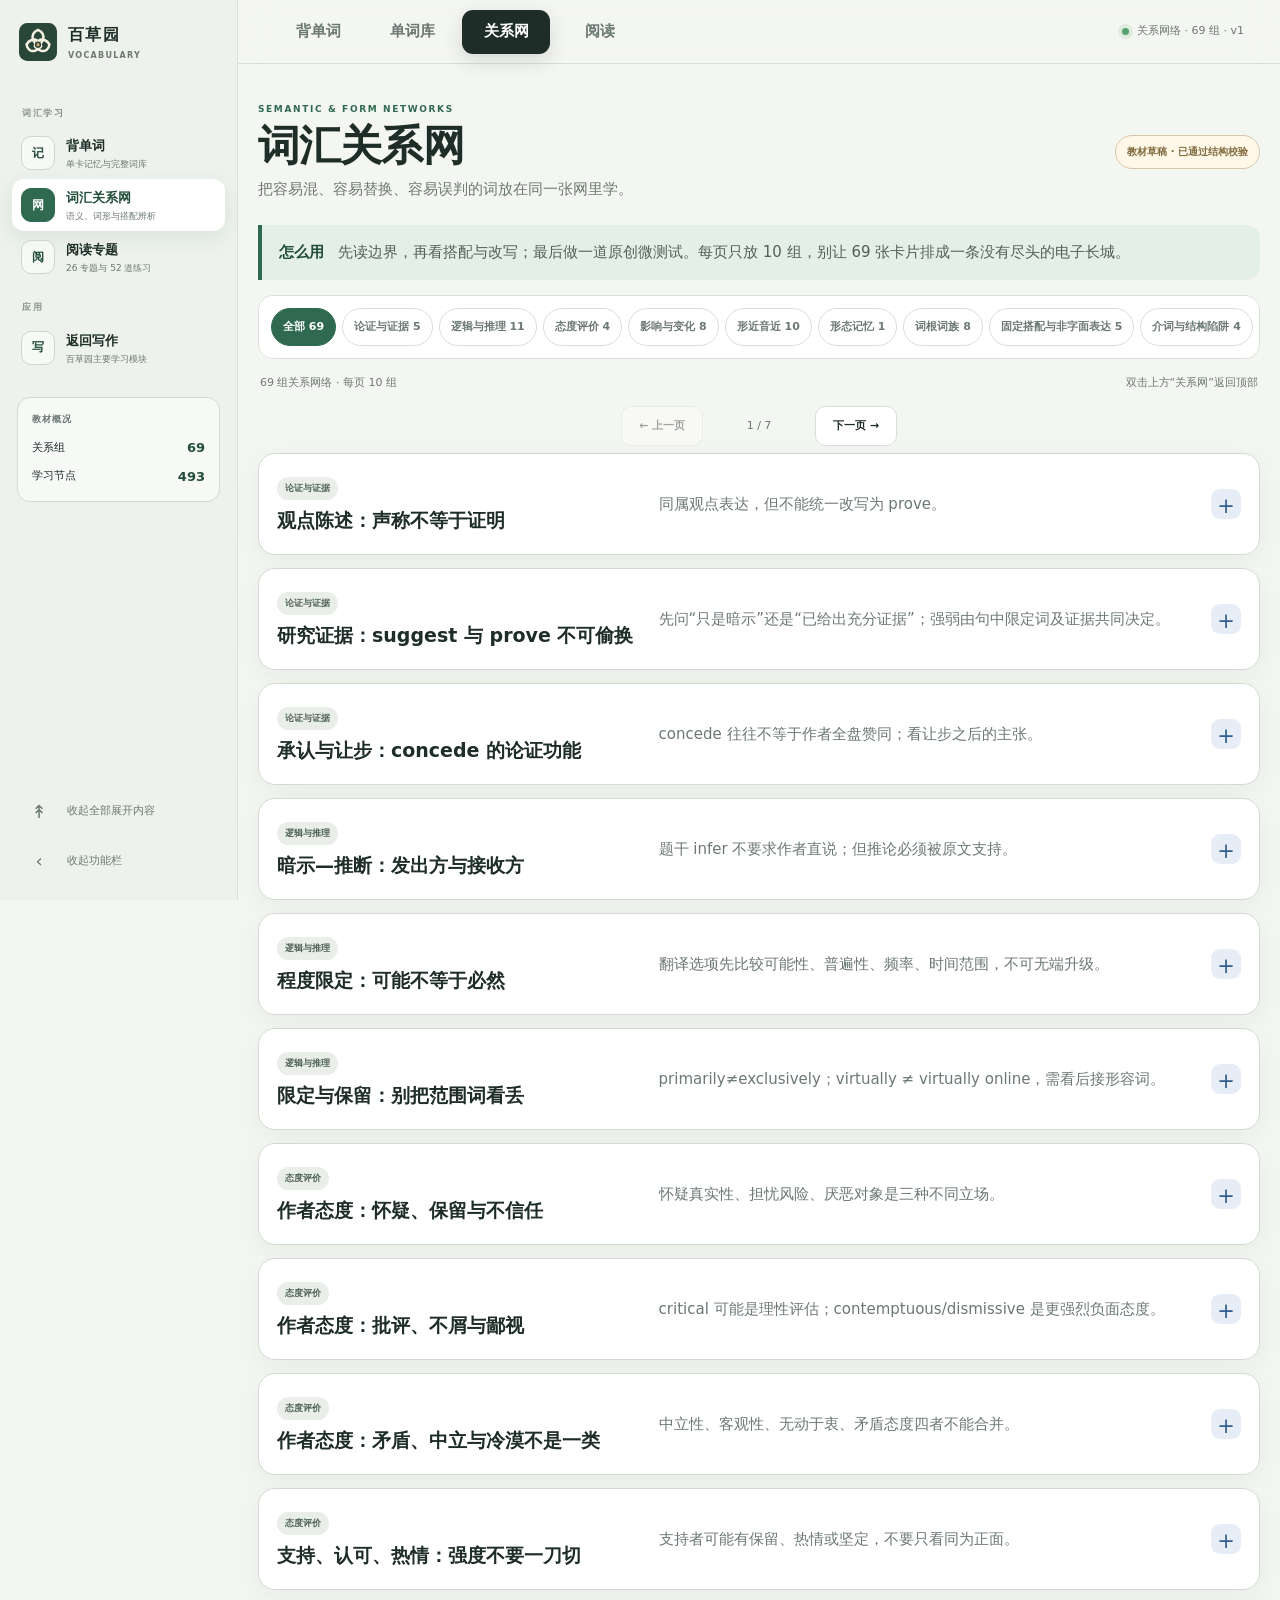
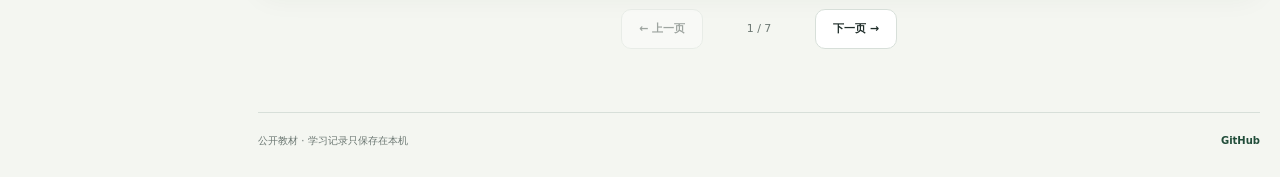
==== vocabulary/networks/index.html @ 63414f01 "Add vocabulary networks and reading practice" ====
<!doctype html>
<html lang="zh-CN">
<head>
  <meta charset="utf-8">
  <meta name="viewport" content="width=device-width, initial-scale=1, viewport-fit=cover">
  <meta name="theme-color" content="#f4f6f1">
  <meta name="description" content="百草园词汇关系网：按语义、词形、搭配和命题替换成组学习。">
  <title>词汇关系网｜百草园</title>
  <link rel="manifest" href="../../manifest.webmanifest">
  <link rel="icon" href="../../assets/icons/app-icon.svg" type="image/svg+xml">
  <link rel="stylesheet" href="../../assets/css/vocabulary.css">
  <link rel="stylesheet" href="../../assets/css/study-materials.css">
</head>
<body data-module="networks">
  <a class="skip-link" href="#mainContent">跳到学习区</a>
  <div class="vocab-shell" id="vocabShell">
    <button class="drawer-shade" id="drawerShade" type="button" aria-label="关闭功能栏" hidden></button>
    <aside class="vocab-sidebar" id="vocabSidebar" aria-label="词汇学习功能栏">
      <a class="vocab-brand" href="../../" aria-label="返回百草园首页"><img src="../../assets/icons/app-icon.svg" alt=""><span class="brand-copy"><strong>百草园</strong><small>VOCABULARY</small></span></a>
      <nav class="side-nav" aria-label="词汇学习功能">
        <p>词汇学习</p>
        <a href="../"><span class="side-icon" aria-hidden="true">记</span><span class="side-label"><strong>背单词</strong><small>单卡记忆与完整词库</small></span></a>
        <a class="active-side-link" href="./" aria-current="page"><span class="side-icon" aria-hidden="true">网</span><span class="side-label"><strong>词汇关系网</strong><small>语义、词形与搭配辨析</small></span></a>
        <a href="../reading/"><span class="side-icon" aria-hidden="true">阅</span><span class="side-label"><strong>阅读专题</strong><small>26 专题与 52 道练习</small></span></a>
        <p>应用</p>
        <a href="../../writing/part-b/"><span class="side-icon" aria-hidden="true">写</span><span class="side-label"><strong>返回写作</strong><small>百草园主要学习模块</small></span></a>
      </nav>
      <section class="side-progress" aria-label="关系网概况">
        <p>教材概况</p><div><span>关系组</span><strong id="sideNetworkTotal">0</strong></div><div><span>学习节点</span><strong id="sideTermTotal">0</strong></div>
      </section>
      <div class="sidebar-footer">
        <button class="sidebar-tool" id="collapseAllStudy" type="button"><span aria-hidden="true">↟</span><span class="side-label">收起全部展开内容</span></button>
        <button class="sidebar-tool" id="vocabSidebarCollapse" type="button" aria-expanded="true"><span class="sidebar-collapse-icon" aria-hidden="true">‹</span><span class="side-label" id="vocabSidebarCollapseLabel">收起功能栏</span></button>
      </div>
    </aside>
    <main class="vocab-workspace" id="mainContent">
      <header class="vocab-topbar learning-topbar">
        <button class="top-icon mobile-only" id="openVocabDrawer" type="button" aria-label="打开功能栏" aria-expanded="false">☰</button>
        <nav class="view-tabs" aria-label="词汇模块分页；双击当前页返回顶部">
          <a class="top-page-button" href="../">背单词</a><a class="top-page-button" href="../?view=library">单词库</a><a class="top-page-button" href="./" aria-current="page" data-scroll-top>关系网</a><a class="top-page-button" href="../reading/">阅读</a>
        </nav>
        <div class="top-status"><span class="status-dot" aria-hidden="true"></span><span id="vocabularyStatus">正在读取关系网络…</span></div>
      </header>
      <section class="app-view material-view" aria-labelledby="networkTitle">
        <header class="view-heading material-heading"><div><p class="eyebrow">SEMANTIC & FORM NETWORKS</p><h1 id="networkTitle">词汇关系网</h1><p>把容易混、容易替换、容易误判的词放在同一张网里学。</p></div><span class="draft-notice">教材草稿 · 已通过结构校验</span></header>
        <div class="material-intro"><strong>怎么用</strong><p>先读边界，再看搭配与改写；最后做一道原创微测试。每页只放 10 组，别让 69 张卡片排成一条没有尽头的电子长城。</p></div>
        <div class="filter-row material-filters" id="networkFilters" aria-label="按功能分类"></div>
        <div class="library-summary"><p id="networkSummary">正在统计…</p><p>双击上方“关系网”返回顶部</p></div>
        <nav class="pagination top-pagination" id="networkPaginationTop" aria-label="关系网络顶部翻页"></nav>
        <section class="network-list" id="networkList" aria-live="polite"><p class="loading-state">正在加载关系网络…</p></section>
        <nav class="pagination bottom-pagination" id="networkPaginationBottom" aria-label="关系网络底部翻页"></nav>
      </section>
      <footer class="vocab-footer"><span>公开教材 · 学习记录只保存在本机</span><a href="https://github.com/ztl3106742440-hub/baicaoyuan" rel="noopener">GitHub</a></footer>
    </main>
  </div>
  <aside class="update-banner" id="updateBanner" hidden><span>新版本已经准备好。</span><button type="button" id="applyUpdate">更新并重载</button></aside>
  <script type="module" src="../../assets/js/networks-app.js"></script>
</body>
</html>
---- assets/css/vocabulary.css ----
:root {
  color-scheme: light;
  --ink: #1f2d29;
  --muted: #6c7873;
  --accent: #2f6a50;
  --accent-strong: #214d3a;
  --accent-soft: #e5efe9;
  --warm: #c96a46;
  --page: #f4f6f1;
  --sidebar: #edf2ec;
  --surface: #ffffff;
  --surface-soft: #f7f9f5;
  --rule: #d7dfd9;
  --danger: #a65149;
  --warning: #a87631;
  --shadow: 0 16px 44px rgb(33 61 48 / 8%);
  --font-ui: "PingFang SC", "Microsoft YaHei", system-ui, sans-serif;
  --font-en: Georgia, "Times New Roman", serif;
}

* { box-sizing: border-box; }
html { scroll-behavior: smooth; scroll-padding-top: 78px; }
body {
  margin: 0;
  min-width: 320px;
  background: var(--page);
  color: var(--ink);
  font: 15px/1.65 var(--font-ui);
  -webkit-font-smoothing: antialiased;
  overflow-wrap: anywhere;
}
button, input, select { color: inherit; font: inherit; }
button, a { -webkit-tap-highlight-color: transparent; touch-action: manipulation; }
button { cursor: pointer; }
a { color: inherit; text-decoration: none; }
img { display: block; max-width: 100%; }
summary { cursor: pointer; }
[hidden] { display: none !important; }
:focus-visible { outline: 3px solid color-mix(in srgb, var(--accent) 65%, white); outline-offset: 3px; }

.skip-link {
  position: fixed;
  inset: 8px auto auto 8px;
  z-index: 100;
  padding: 10px 14px;
  background: var(--ink);
  color: white;
  transform: translateY(-150%);
}
.skip-link:focus { transform: none; }

.vocab-shell {
  display: grid;
  grid-template-columns: 238px minmax(0, 1fr);
  min-height: 100vh;
  transition: grid-template-columns .2s ease;
}
.vocab-shell.sidebar-collapsed { grid-template-columns: 76px minmax(0, 1fr); }
.vocab-sidebar {
  position: sticky;
  top: 0;
  z-index: 40;
  display: flex;
  height: 100dvh;
  min-height: 0;
  flex-direction: column;
  padding: 18px 12px max(16px, env(safe-area-inset-bottom));
  border-right: 1px solid var(--rule);
  background: var(--sidebar);
  overflow-y: auto;
}
.vocab-brand {
  display: flex;
  min-height: 48px;
  align-items: center;
  gap: 11px;
  padding: 4px 7px;
  white-space: nowrap;
}
.vocab-brand img { width: 38px; height: 38px; flex: 0 0 38px; }
.brand-copy { min-width: 0; }
.brand-copy strong, .brand-copy small { display: block; }
.brand-copy strong { font-size: 16px; letter-spacing: .08em; }
.brand-copy small { margin-top: 1px; color: var(--muted); font-size: 8px; font-weight: 800; letter-spacing: .16em; }
.side-nav { margin-top: 22px; }
.side-nav > p {
  margin: 17px 10px 7px;
  color: #89938e;
  font-size: 9px;
  font-weight: 800;
  letter-spacing: .18em;
  white-space: nowrap;
}
.side-nav button, .side-nav a, .sidebar-tool {
  display: flex;
  width: 100%;
  min-height: 52px;
  align-items: center;
  gap: 11px;
  padding: 7px 9px;
  border: 0;
  border-radius: 12px;
  background: transparent;
  text-align: left;
}
.side-nav button[aria-pressed="true"] {
  background: var(--surface);
  color: var(--accent-strong);
  box-shadow: 0 7px 22px rgb(33 77 58 / 9%);
}
.side-icon {
  display: grid;
  width: 34px;
  height: 34px;
  flex: 0 0 34px;
  place-items: center;
  border: 1px solid #cbd7cf;
  border-radius: 10px;
  background: rgb(255 255 255 / 58%);
  color: var(--accent-strong);
  font-size: 12px;
  font-weight: 900;
}
.side-nav button[aria-pressed="true"] .side-icon { border-color: var(--accent); background: var(--accent); color: white; }
.side-label { min-width: 0; white-space: nowrap; }
.side-label strong, .side-label small { display: block; }
.side-label strong { font-size: 13px; }
.side-label small { margin-top: 1px; color: var(--muted); font-size: 9px; }
.side-progress {
  display: grid;
  gap: 7px;
  margin: 23px 5px 0;
  padding: 14px;
  border: 1px solid #d1dbd4;
  border-radius: 13px;
  background: rgb(255 255 255 / 48%);
}
.side-progress > p { margin: 0 0 3px; color: var(--muted); font-size: 9px; font-weight: 800; letter-spacing: .12em; }
.side-progress div { display: flex; align-items: center; justify-content: space-between; font-size: 11px; }
.side-progress strong { color: var(--accent-strong); font-size: 13px; }
.sidebar-footer { display: grid; gap: 4px; margin-top: auto; padding-top: 20px; }
.sidebar-tool { min-height: 44px; border: 1px solid transparent; color: var(--muted); font-size: 11px; }
.sidebar-tool:hover { border-color: var(--rule); background: rgb(255 255 255 / 55%); color: var(--ink); }
.sidebar-tool > span:first-child { display: grid; width: 34px; flex: 0 0 34px; place-items: center; font-size: 18px; }
.sidebar-collapse-icon { transition: transform .2s ease; }
.vocab-shell.sidebar-collapsed .vocab-sidebar { padding-inline: 10px; }
.vocab-shell.sidebar-collapsed .vocab-brand { justify-content: center; padding-inline: 0; }
.vocab-shell.sidebar-collapsed .brand-copy,
.vocab-shell.sidebar-collapsed .side-label,
.vocab-shell.sidebar-collapsed .side-nav > p,
.vocab-shell.sidebar-collapsed .side-progress { display: none; }
.vocab-shell.sidebar-collapsed .side-nav button,
.vocab-shell.sidebar-collapsed .side-nav a,
.vocab-shell.sidebar-collapsed .sidebar-tool { justify-content: center; padding-inline: 5px; }
.vocab-shell.sidebar-collapsed .sidebar-collapse-icon { transform: rotate(180deg); }

.drawer-shade { display: none; }
.vocab-workspace { min-width: 0; }
.vocab-topbar {
  position: sticky;
  top: 0;
  z-index: 30;
  display: flex;
  min-height: 64px;
  align-items: center;
  gap: 18px;
  padding: 8px clamp(16px, 3vw, 36px);
  border-bottom: 1px solid var(--rule);
  background: rgb(244 246 241 / 91%);
  backdrop-filter: blur(18px);
}
.view-tabs { display: flex; gap: 6px; }
.top-page-button {
  display: inline-grid;
  flex: 0 0 auto;
  min-width: 88px;
  min-height: 44px;
  padding: 7px 17px;
  border: 0;
  border-radius: 11px;
  background: transparent;
  color: var(--muted);
  font-weight: 800;
  place-items: center;
}
.top-page-button[aria-pressed="true"] { background: var(--ink); color: white; box-shadow: 0 7px 20px rgb(31 45 41 / 14%); }
.top-status { display: flex; min-width: 0; align-items: center; gap: 8px; margin-left: auto; color: var(--muted); font-size: 11px; white-space: nowrap; }
.status-dot { width: 7px; height: 7px; flex: 0 0 7px; border-radius: 50%; background: #55a270; box-shadow: 0 0 0 4px rgb(85 162 112 / 13%); }
.top-icon { min-width: 44px; min-height: 44px; border: 1px solid var(--rule); border-radius: 11px; background: var(--surface); }
.mobile-only { display: none; }

.app-view { width: min(1040px, calc(100% - 40px)); margin: 0 auto; padding: 38px 0 56px; }
.view-heading { display: flex; align-items: end; justify-content: space-between; gap: 24px; margin-bottom: 23px; }
.eyebrow { margin: 0 0 4px; color: var(--accent); font-size: 9px; font-weight: 900; letter-spacing: .18em; }
.view-heading h1 { margin: 0; font: 700 clamp(28px, 4vw, 42px)/1.2 var(--font-en); letter-spacing: -.02em; }
.view-heading > div > p:last-child { margin: 6px 0 0; color: var(--muted); }
.study-setup { display: flex; align-items: center; gap: 8px; }
.study-setup label { color: var(--muted); font-size: 11px; }
.study-setup select, .study-setup button, .primary-action {
  min-height: 42px;
  border: 1px solid var(--rule);
  border-radius: 10px;
  background: var(--surface);
  font-size: 12px;
  font-weight: 750;
}
.study-setup select { padding: 6px 30px 6px 11px; }
.study-setup button { padding: 6px 13px; }
.primary-action { padding: 7px 17px; border-color: var(--accent); background: var(--accent); color: white; }

.study-progress { display: grid; gap: 9px; margin-bottom: 18px; }
.study-progress > div:first-child { display: flex; align-items: center; justify-content: space-between; gap: 18px; color: var(--muted); font-size: 11px; }
.study-progress strong { color: var(--accent-strong); }
.progress-track { height: 7px; overflow: hidden; border-radius: 99px; background: #dfe6df; }
.progress-track span { display: block; width: 0; height: 100%; border-radius: inherit; background: linear-gradient(90deg, var(--accent), #6ca07e); transition: width .22s ease; }
.study-stage { min-height: 520px; }
.study-card {
  position: relative;
  overflow: hidden;
  min-height: 500px;
  border: 1px solid #ced9d1;
  border-radius: 24px;
  background: var(--surface);
  box-shadow: var(--shadow);
}
.study-card-top { display: flex; align-items: center; justify-content: space-between; gap: 14px; padding: 18px 22px 0; }
.study-sequence { color: var(--muted); font-size: 11px; font-weight: 750; }
.study-star { min-width: 44px; min-height: 44px; border: 0; border-radius: 50%; background: var(--surface-soft); color: #80672f; font-size: 21px; }
.study-prompt { display: grid; min-height: 245px; place-items: center; padding: 38px 24px 24px; text-align: center; }
.study-word h2 { margin: 0; font: 700 clamp(43px, 8vw, 72px)/1.05 var(--font-en); letter-spacing: -.035em; overflow-wrap: anywhere; }
.study-word.long-word h2 { font-size: clamp(37px, 6.3vw, 62px); }
.study-word.very-long-word h2 { font-size: clamp(31px, 5.4vw, 52px); }
.study-word .phonetic { margin-top: 11px; font-size: 14px; }
.memory-question { margin: 24px 0 0; color: var(--muted); font-size: 13px; }
.reveal-button { min-width: 180px; min-height: 50px; margin-top: 20px; padding: 8px 20px; border: 0; border-radius: 13px; background: var(--accent); color: white; font-weight: 850; }
.study-answer { display: grid; gap: 13px; padding: 0 22px 22px; }
.study-answer-main { padding: 18px; border-radius: 15px; background: var(--accent-soft); }
.study-answer-main strong { display: block; font-size: 18px; }
.study-answer-main p { margin: 7px 0 0; color: #52625a; }
.study-memory { padding: 15px 17px; border-left: 4px solid var(--warm); border-radius: 0 12px 12px 0; background: #fff6ee; }
.study-memory span { color: var(--warm); font-size: 9px; font-weight: 900; letter-spacing: .12em; }
.study-memory strong, .study-memory p { display: block; margin: 3px 0 0; }
.quick-collocations { display: flex; flex-wrap: wrap; gap: 7px; }
.quick-collocations span { padding: 6px 9px; border: 1px solid var(--rule); border-radius: 99px; background: var(--surface-soft); font: 12px/1.4 var(--font-en); }
.study-deep { border: 1px solid var(--rule); border-radius: 13px; background: var(--surface-soft); }
.study-deep > summary { min-height: 44px; padding: 11px 14px; color: var(--accent-strong); font-size: 12px; font-weight: 800; list-style-position: inside; }
.study-deep .word-detail-body { padding-top: 0; border-top: 1px solid var(--rule); }
.study-rating { display: grid; grid-template-columns: repeat(3, 1fr); gap: 9px; padding-top: 3px; }
.study-rating button { min-height: 50px; border: 1px solid var(--rule); border-radius: 13px; background: var(--surface); font-weight: 850; }
.study-rating button[data-rating="unknown"] { color: var(--danger); }
.study-rating button[data-rating="unstable"] { color: var(--warning); }
.study-rating button[data-rating="known"] { color: var(--accent); }
.study-rating button:hover { background: var(--surface-soft); }
.study-navigation { display: flex; justify-content: space-between; gap: 12px; padding: 0 22px 22px; }
.study-navigation button { min-height: 44px; padding: 7px 16px; border: 1px solid var(--rule); border-radius: 11px; background: var(--surface); font-weight: 750; }
.study-navigation button:disabled { cursor: default; opacity: .4; }
.session-finished { display: grid; min-height: 500px; place-items: center; padding: 28px; border: 1px solid var(--rule); border-radius: 24px; background: var(--surface); text-align: center; box-shadow: var(--shadow); }
.session-finished h2 { margin: 0 0 8px; font: 700 34px/1.2 var(--font-en); }
.session-finished p { margin: 0 0 20px; color: var(--muted); }
.session-finished button { min-height: 48px; padding: 8px 20px; border: 0; border-radius: 12px; background: var(--accent); color: white; font-weight: 850; }

.library-tools { display: grid; grid-template-columns: minmax(220px, 320px) minmax(0, 1fr); gap: 12px; align-items: center; padding: 13px; border: 1px solid var(--rule); border-radius: 16px; background: var(--surface); }
.search-box { display: grid; grid-template-columns: 30px 1fr; min-height: 44px; align-items: center; padding: 0 11px; border: 1px solid var(--rule); border-radius: 11px; background: var(--surface-soft); }
.search-box span { color: var(--muted); font-size: 18px; }
.search-box input { min-width: 0; width: 100%; border: 0; outline: 0; background: transparent; }
.search-box input::placeholder { color: #95a09a; }
.filter-row { display: flex; gap: 6px; overflow-x: auto; padding: 1px 0 3px; scrollbar-width: thin; }
.filter-row button { flex: 0 0 auto; min-height: 38px; padding: 5px 11px; border: 1px solid var(--rule); border-radius: 99px; background: white; color: var(--muted); font-size: 11px; font-weight: 750; }
.filter-row button span { margin-left: 3px; }
.filter-row button[aria-pressed="true"] { border-color: var(--accent); background: var(--accent); color: white; }
.library-summary { display: flex; justify-content: space-between; gap: 18px; margin: 15px 2px 7px; color: var(--muted); font-size: 11px; }
.library-summary p { margin: 0; }
.pagination { display: flex; min-height: 54px; align-items: center; justify-content: center; gap: 9px; }
.pagination button { min-width: 82px; min-height: 40px; padding: 5px 12px; border: 1px solid var(--rule); border-radius: 10px; background: var(--surface); font-size: 11px; font-weight: 800; }
.pagination button:disabled { cursor: default; opacity: .4; }
.pagination span { min-width: 94px; color: var(--muted); font-size: 11px; text-align: center; }
.bottom-pagination { margin-top: 12px; }
.loading-state { margin: 24px 0; padding: 22px; border: 1px dashed #bdc8bd; border-radius: 16px; color: var(--muted); text-align: center; }
.loading-state[hidden] { display: none; }
.word-list { display: grid; gap: 11px; }
.word-card { overflow: hidden; border: 1px solid #d1dad3; border-radius: 16px; background: var(--surface); box-shadow: 0 8px 28px rgb(33 61 48 / 5%); }
.word-details { background: var(--surface); }
.word-summary { position: relative; display: grid; grid-template-columns: minmax(190px, .8fr) minmax(0, 1.2fr) auto; gap: 15px; align-items: center; min-height: 82px; padding: 14px 55px 14px 17px; cursor: pointer; list-style: none; }
.word-summary::-webkit-details-marker { display: none; }
.word-summary::after { content: "+"; position: absolute; top: 50%; right: 17px; display: grid; width: 28px; height: 28px; place-items: center; border-radius: 9px; background: var(--accent-soft); color: var(--accent-strong); font-size: 20px; line-height: 1; transform: translateY(-50%); }
.word-details[open] > .word-summary::after { content: "−"; }
.word-heading { display: flex; align-items: center; gap: 10px; }
.word-title h2 { margin: 0; font: 700 clamp(24px, 3vw, 31px)/1.1 var(--font-en); letter-spacing: -.02em; overflow-wrap: anywhere; }
.phonetic { margin: 5px 0 0; color: var(--muted); font-family: var(--font-en); font-size: 11px; }
.word-priority { flex: 0 0 auto; padding: 4px 8px; border-radius: 99px; background: #f0ebdf; color: #806b43; font-size: 9px; font-weight: 850; }
.word-summary-copy { min-width: 0; }
.primary-meaning { margin: 0; font-weight: 750; }
.recall-line { margin: 4px 0 0; color: var(--muted); font-size: 11px; }
.word-tags { display: flex; max-width: 170px; flex-wrap: wrap; justify-content: flex-end; gap: 5px; }
.word-badge { display: inline-grid; min-height: 22px; place-items: center; padding: 2px 7px; border-radius: 99px; background: #edf1ed; color: #53655a; font-size: 9px; font-weight: 750; }
.expand-hint { display: none; }
.word-actions { display: flex; justify-content: space-between; gap: 12px; padding: 10px 15px; border-top: 1px solid #e3e8e4; background: var(--surface-soft); }
.rating-group { display: flex; gap: 6px; }
.rating-button, .star-button { min-height: 38px; border: 1px solid #cbd4cc; border-radius: 10px; background: white; cursor: pointer; font-size: 11px; font-weight: 800; }
.rating-button { min-width: 58px; padding: 5px 11px; }
.star-button { padding: 5px 13px; color: #7b673d; }
.rating-button[data-rating="unknown"][aria-pressed="true"] { border-color: var(--danger); background: var(--danger); color: white; }
.rating-button[data-rating="unstable"][aria-pressed="true"] { border-color: var(--warning); background: var(--warning); color: white; }
.rating-button[data-rating="known"][aria-pressed="true"] { border-color: var(--accent); background: var(--accent); color: white; }
.star-button[aria-pressed="true"] { border-color: #c39946; background: #fff0bd; color: #775c23; }

.word-detail-body { display: grid; gap: 17px; padding: 3px 20px 23px; border-top: 1px solid #e2e6df; background: #fff; }
.core-sense { margin-top: 18px; padding: 15px 16px; border-radius: 13px; background: var(--accent-soft); }
.core-sense span { color: var(--accent); font-size: 9px; font-weight: 900; letter-spacing: .12em; }
.core-sense p { margin: 5px 0 0; font-weight: 700; }
.word-section { display: grid; gap: 9px; }
.word-section-title { display: flex; align-items: center; gap: 8px; margin: 0; font-size: 14px; }
.word-section-title::before { content: ""; width: 4px; height: 17px; border-radius: 99px; background: var(--accent); }
.word-section-title[data-accent="memory"]::before { background: var(--warm); }
.word-section-title[data-accent="trap"]::before { background: var(--danger); }
.sense-list, .memory-list, .relation-list, .collocation-list { display: grid; gap: 8px; }
.sense-item, .memory-item, .relation-item, .compare-item, .synonym-group, .collocation-item, .example-item { margin: 0; padding: 12px 13px; border: 1px solid #dce2dd; border-radius: 12px; background: var(--surface-soft); }
.sense-top, .memory-top { display: flex; gap: 6px; margin-bottom: 7px; }
.word-badge.pos { background: #e3ebe4; color: #3f6048; }
.word-badge.priority { background: #eee8da; color: #806943; }
.sense-zh { margin: 0; font-weight: 750; }
.sense-note, .plain-note { margin: 5px 0 0; color: var(--muted); font-size: 12px; }
.memory-item.primary { border-color: #e1b096; background: #fff5ed; }
.memory-item h4, .compare-item h4 { margin: 0; font-size: 14px; }
.memory-item p { margin: 5px 0 0; }
.memory-type { background: #f3e4d9; color: #8b4c35; }
.primary-label { background: var(--warm); color: white; }
.verified-note { display: block; margin-top: 6px; color: var(--accent); }
.confidence { justify-self: start; }
.morph-line { margin: 0; padding: 9px 11px; border-radius: 10px; background: #edf1e9; }
.mnemonic-split { display: grid; grid-template-columns: minmax(75px, auto) 1fr; gap: 12px; padding: 11px; border: 1px dashed #d4b090; border-radius: 11px; background: #fff7ed; }
.mnemonic-split span { color: var(--muted); }
.relation-item { display: grid; grid-template-columns: minmax(140px, .8fr) 1.4fr; gap: 13px; align-items: center; }
.relation-word { display: flex; flex-wrap: wrap; gap: 7px; align-items: center; }
.relation-word strong, .nuance-row strong { font-family: var(--font-en); font-size: 16px; }
.relation-item p { margin: 0; color: var(--muted); }
.compare-item h4 { display: flex; flex-wrap: wrap; gap: 9px; align-items: baseline; }
.compare-item h4 strong { font: 700 18px var(--font-en); }
.compare-item h4 span { color: var(--muted); font-weight: 500; }
.compare-item p { margin: 7px 0; }
.compare-item small { color: var(--warm); }
.group-summary { margin: 0 0 9px; color: var(--muted); font-size: 12px; }
.nuance-row { display: grid; grid-template-columns: minmax(90px, .35fr) 1fr; gap: 12px; padding: 8px 0; border-top: 1px solid #e0e4de; }
.nuance-row span { color: #53605b; }
.inline-relations { display: flex; flex-wrap: wrap; gap: 7px; }
.word-badge.antonym { background: #f1e7e5; color: #824e48; }
.collocation-item { display: grid; grid-template-columns: minmax(180px, 1fr) 1fr auto; gap: 12px; align-items: center; }
.collocation-item strong { font-family: var(--font-en); }
.collocation-item span { color: var(--muted); }
.collocation-item.quick { border-color: #c3d3c2; background: #f0f5ed; }
.quick-label { background: var(--accent); color: white !important; }
.example-item { border-left: 4px solid var(--accent); }
.example-en { margin: 0; font: 16px/1.65 var(--font-en); }
.example-zh { margin: 7px 0 0; color: var(--muted); font-size: 12px; }
.trap-list { display: grid; gap: 7px; margin: 0; padding-left: 20px; color: #694a44; }
.editorial-note { margin: 3px 0 0; color: #8b948f; font-size: 10px; text-align: right; }

.vocab-footer { display: flex; width: min(1040px, calc(100% - 40px)); justify-content: space-between; gap: 18px; margin: 0 auto; padding: 20px 0 28px; border-top: 1px solid var(--rule); color: var(--muted); font-size: 10px; }
.vocab-footer a { color: var(--accent-strong); font-weight: 800; }
.update-banner { position: fixed; inset: auto 18px 18px auto; z-index: 80; display: flex; align-items: center; gap: 13px; padding: 12px 14px; border: 1px solid var(--rule); border-radius: 13px; background: var(--ink); color: white; box-shadow: var(--shadow); }
.update-banner button { min-height: 38px; border: 0; border-radius: 9px; background: white; color: var(--ink); font-weight: 800; }

@media (max-width: 900px) {
  .vocab-shell, .vocab-shell.sidebar-collapsed { display: block; }
  .vocab-sidebar, .vocab-shell.sidebar-collapsed .vocab-sidebar {
    position: fixed;
    inset: 0 auto 0 0;
    z-index: 60;
    width: min(300px, 86vw);
    height: 100dvh;
    padding: 18px 12px max(18px, env(safe-area-inset-bottom));
    transform: translateX(-105%);
    transition: transform .2s ease;
    box-shadow: 18px 0 42px rgb(20 35 28 / 22%);
  }
  .vocab-shell.drawer-open .vocab-sidebar { transform: translateX(0); }
  .vocab-shell.sidebar-collapsed .vocab-brand { justify-content: start; padding-inline: 7px; }
  .vocab-shell.sidebar-collapsed .brand-copy,
  .vocab-shell.sidebar-collapsed .side-label,
  .vocab-shell.sidebar-collapsed .side-nav > p,
  .vocab-shell.sidebar-collapsed .side-progress { display: block; }
  .vocab-shell.sidebar-collapsed .side-label strong,
  .vocab-shell.sidebar-collapsed .side-label small { display: block; }
  .vocab-shell.sidebar-collapsed .side-nav button,
  .vocab-shell.sidebar-collapsed .side-nav a,
  .vocab-shell.sidebar-collapsed .sidebar-tool { justify-content: start; padding-inline: 9px; }
  .vocab-shell.sidebar-collapsed .sidebar-collapse-icon { transform: none; }
  .drawer-shade { position: fixed; inset: 0; z-index: 50; display: block; width: 100%; border: 0; background: rgb(19 31 26 / 45%); }
  .mobile-only { display: inline-grid; place-items: center; }
  #vocabSidebarCollapse { display: none; }
  .vocab-topbar { gap: 10px; padding: 7px max(10px, env(safe-area-inset-left)); }
  .top-status { overflow: hidden; text-overflow: ellipsis; }
  .app-view { width: min(100% - 28px, 1040px); padding-top: 28px; }
  .library-tools { grid-template-columns: 1fr; }
  .word-summary { grid-template-columns: minmax(160px, .7fr) minmax(0, 1.3fr); }
  .word-heading { flex-direction: column; align-items: flex-start; gap: 5px; }
  .word-tags { display: none; }
  .vocab-footer { width: calc(100% - 28px); }
}

@media (max-width: 600px) {
  html { scroll-padding-top: 68px; }
  .vocab-topbar { min-height: 58px; }
  .top-page-button { min-width: 72px; min-height: 42px; padding-inline: 12px; font-size: 12px; }
  .top-status { font-size: 0; }
  .top-status .status-dot { display: block; }
  .vocab-topbar .view-tabs { min-width: 0; flex: 1; overflow-x: auto; scrollbar-width: none; }
  .vocab-topbar .view-tabs::-webkit-scrollbar { display: none; }
  .app-view { width: calc(100% - 20px); padding: 21px 0 38px; }
  .view-heading { align-items: start; margin-bottom: 17px; }
  .view-heading h1 { font-size: 30px; }
  .view-heading > div > p:last-child { font-size: 12px; }
  .study-setup { display: grid; grid-template-columns: auto auto; justify-items: end; gap: 5px; }
  .study-setup label { align-self: center; }
  .study-setup select { min-height: 38px; }
  .study-setup button { grid-column: 1 / -1; min-height: 36px; }
  .study-stage { min-height: 470px; }
  .study-card { min-height: 460px; border-radius: 19px; }
  .study-card-top { padding: 12px 14px 0; }
  .study-prompt { min-height: 218px; padding: 28px 16px 18px; }
  .study-word h2 { font-size: clamp(38px, 12vw, 54px); }
  .study-word.long-word h2 { font-size: clamp(31px, 10.2vw, 42px); }
  .study-word.very-long-word h2 { font-size: clamp(27px, 8.7vw, 36px); }
  .study-answer { padding: 0 13px 15px; }
  .study-answer-main { padding: 15px; }
  .study-rating { gap: 6px; }
  .study-rating button { min-width: 0; min-height: 48px; padding-inline: 5px; }
  .study-navigation { padding: 0 14px 15px; }
  .library-heading { align-items: center; }
  .library-heading .primary-action { padding-inline: 12px; }
  .library-tools { gap: 9px; padding: 10px; }
  .filter-row { margin-inline: -2px; }
  .library-summary p:last-child { display: none; }
  .pagination { justify-content: space-between; }
  .pagination button { min-width: 74px; }
  .word-summary { display: block; min-height: 0; padding: 14px 49px 13px 14px; }
  .word-heading { align-items: start; }
  .word-priority { margin-top: 3px; }
  .word-summary-copy { margin-top: 10px; }
  .word-title h2 { font-size: 28px; }
  .word-actions { align-items: stretch; padding: 10px; }
  .rating-group { flex: 1; }
  .rating-button { flex: 1; min-width: 0; padding-inline: 6px; }
  .star-button { flex: 0 0 auto; padding-inline: 9px; }
  .word-detail-body { padding-inline: 13px; }
  .relation-item, .nuance-row, .collocation-item { grid-template-columns: 1fr; gap: 5px; }
  .quick-label { justify-self: start; }
  .vocab-footer { width: calc(100% - 20px); }
}

@media (max-width: 390px) {
  .view-tabs { gap: 3px; }
  .top-page-button { min-width: 66px; padding-inline: 9px; }
  .view-heading { gap: 10px; }
  .study-setup select { max-width: 86px; }
  .word-actions { display: grid; }
  .star-button { width: 100%; }
  .update-banner { inset: auto 10px 10px; }
}

@media (prefers-reduced-motion: reduce) {
  html { scroll-behavior: auto; }
  *, *::before, *::after { transition: none !important; scroll-behavior: auto !important; }
}
---- assets/css/study-materials.css ----
.active-side-link { background: var(--surface) !important; color: var(--accent-strong); box-shadow: 0 7px 22px rgb(33 77 58 / 9%); }
.active-side-link .side-icon { border-color: var(--accent); background: var(--accent); color: white; }
.learning-topbar .top-page-button[aria-current="page"] { background: var(--ink); color: white; box-shadow: 0 7px 20px rgb(31 45 41 / 14%); }
.material-view { width: min(1120px, calc(100% - 40px)); }
.material-heading { align-items: center; }
.draft-notice { flex: 0 0 auto; padding: 8px 11px; border: 1px solid #d7c6a7; border-radius: 99px; background: #fff8e9; color: #816b3f; font-size: 10px; font-weight: 800; }
.material-intro { display: grid; grid-template-columns: auto 1fr; gap: 14px; margin-bottom: 15px; padding: 15px 17px; border-left: 4px solid var(--accent); border-radius: 0 14px 14px 0; background: var(--accent-soft); }
.material-intro strong { color: var(--accent-strong); }
.material-intro p { margin: 0; color: #536159; }
.material-filters { margin-bottom: 8px; padding: 12px; border: 1px solid var(--rule); border-radius: 15px; background: var(--surface); }
.network-list { display: grid; gap: 13px; }
.network-card { overflow: hidden; border: 1px solid #d1dad3; border-radius: 17px; background: var(--surface); box-shadow: 0 8px 28px rgb(33 61 48 / 5%); }
.network-card-summary { position: relative; display: grid; grid-template-columns: minmax(240px, .8fr) minmax(0, 1.2fr); gap: 20px; align-items: center; min-height: 100px; padding: 16px 58px 16px 18px; list-style: none; }
.network-card-summary::-webkit-details-marker { display: none; }
.network-card-summary::after { content: "+"; position: absolute; top: 50%; right: 18px; display: grid; width: 30px; height: 30px; place-items: center; border-radius: 9px; background: #e6edf6; color: #315f91; font-size: 21px; transform: translateY(-50%); }
.network-details[open] > .network-card-summary::after { content: "−"; }
.network-card-title h2 { margin: 8px 0 0; font-size: 19px; line-height: 1.35; }
.material-pill { display: inline-flex; width: fit-content; min-height: 23px; align-items: center; padding: 3px 8px; border-radius: 99px; background: #e9eee9; color: #506258; font-size: 9px; font-weight: 850; }
.network-rule { margin: 0; color: var(--muted); }
.material-expand-hint { display: none; color: #276eb0; }
.network-body { display: grid; gap: 15px; padding: 16px 18px 20px; border-top: 1px solid var(--rule); background: #fbfcfa; }
.material-section { padding: 17px; border: 1px solid #dce3dc; border-radius: 14px; background: white; }
.material-section-title, .reading-block-title { margin: 0 0 13px; font-size: 15px; }
.terms-section { background: #f4f8f4; }
.paraphrase-section { background: #f4f7fb; }
.example-section { background: #fff9f0; }
.quiz-section { background: #f8f5fb; }
.evidence-section { background: #fff4f1; }
.term-grid { display: grid; grid-template-columns: repeat(2, minmax(0, 1fr)); gap: 9px; }
.term-card { padding: 13px; border: 1px solid #d8e0d8; border-radius: 12px; background: white; }
.term-heading { display: flex; flex-wrap: wrap; align-items: center; gap: 8px; }
.term-form { color: var(--accent-strong); font: 700 18px var(--font-en); }
a.term-form { text-decoration: underline; text-decoration-color: #9ab6a5; text-underline-offset: 3px; }
.term-zh { background: #e8efe9; }
.term-boundary { margin: 9px 0 0; font-weight: 700; }
.term-trigger, .term-memory { margin: 6px 0 0; color: var(--muted); font-size: 11px; }
.term-memory { color: #8a5a3e; }
.paraphrase-grid { display: grid; grid-template-columns: repeat(3, minmax(0, 1fr)); gap: 8px; }
.paraphrase-grid p { margin: 0; padding: 11px; border-radius: 10px; }
.paraphrase-source { background: white; }
.paraphrase-valid { background: #e8f4eb; color: #285b39; }
.paraphrase-invalid { background: #f9e8e5; color: #87463f; }
.paraphrase-why { grid-column: 1 / -1; background: #e9eff7; color: #40586e; }
.material-en { font-family: var(--font-en); }
.example-en { margin: 0; font-size: 17px; }
.example-zh { margin: 8px 0 0; color: var(--muted); }
.quiz-label { margin: -4px 0 12px; color: var(--muted); font-size: 11px; }
.quiz-prompt { margin: 0 0 12px; font-weight: 750; }
.quiz-options { display: grid; grid-template-columns: repeat(2, minmax(0, 1fr)); gap: 8px; }
.quiz-option { display: flex; min-height: 46px; align-items: center; gap: 9px; padding: 10px 12px; border: 1px solid #d9dce0; border-radius: 11px; background: white; cursor: pointer; }
.quiz-option.correct { border-color: #71a27d; background: #e9f5eb; }
.quiz-option.wrong { border-color: #c4776d; background: #fae9e6; }
.quiz-submit, .submit-reading { min-height: 44px; margin-top: 13px; padding: 7px 17px; border: 0; border-radius: 11px; background: var(--accent); color: white; font-weight: 850; }
.quiz-feedback { margin: 12px 0 0; padding: 11px 12px; border-radius: 10px; font-weight: 700; }
.quiz-feedback.is-correct { background: #e6f3e9; color: #285c38; }
.quiz-feedback.is-wrong, .quiz-feedback.needs-answer { background: #f8e9e6; color: #854a42; }
.evidence-note { margin: 6px 0; }

.reading-view { width: min(980px, calc(100% - 40px)); }
.module-navigator { position: sticky; top: 72px; z-index: 20; display: grid; grid-template-columns: auto minmax(240px, 1fr) auto auto; gap: 9px; align-items: end; margin: 10px 0 18px; padding: 11px; border: 1px solid var(--rule); border-radius: 15px; background: rgb(255 255 255 / 94%); box-shadow: 0 9px 30px rgb(33 61 48 / 7%); backdrop-filter: blur(12px); }
.module-navigator button { min-height: 43px; padding: 7px 13px; border: 1px solid var(--rule); border-radius: 10px; background: var(--surface); font-size: 11px; font-weight: 800; }
.module-navigator button:disabled { opacity: .4; }
.module-navigator label { display: grid; gap: 3px; color: var(--muted); font-size: 9px; }
.module-navigator select { min-width: 0; width: 100%; min-height: 43px; padding: 6px 9px; border: 1px solid var(--rule); border-radius: 10px; background: white; font-size: 12px; font-weight: 750; }
.module-navigator > strong { align-self: center; color: var(--muted); font-size: 11px; white-space: nowrap; }
.bottom-module-navigator { position: static; grid-template-columns: repeat(3, 1fr); margin-top: 18px; }
.reading-stage { min-height: 620px; }
.reading-module { display: grid; gap: 15px; }
.reading-module-header { padding: clamp(20px, 4vw, 34px); border: 1px solid #cbd8ce; border-radius: 21px; background: linear-gradient(135deg, #f7fbf6, #e7f0e9); box-shadow: var(--shadow); }
.module-badges { display: flex; flex-wrap: wrap; gap: 7px; }
.priority-pill { background: #efe5d3; color: #7f6336; }
.reading-module-header h1 { margin: 15px 0 10px; font: 700 clamp(25px, 4vw, 38px)/1.25 var(--font-en); }
.decision-rule { margin: 0; color: #455c51; font-weight: 650; }
.reading-block { padding: clamp(17px, 3vw, 25px); border: 1px solid var(--rule); border-radius: 17px; background: white; }
.method-block { background: #f3f8f4; }
.signals-block { background: #f5f7fb; }
.passage-block { background: #fffaf1; }
.practice-block { background: #f8f5fb; }
.review-block { background: #f7f8f6; }
.solve-steps { display: grid; gap: 8px; margin: 0; padding-left: 25px; }
.solve-steps li { padding-left: 5px; }
.signal-grid { display: grid; grid-template-columns: repeat(3, minmax(0, 1fr)); gap: 9px; }
.signal-card { padding: 12px; border: 1px solid #d8dfe8; border-radius: 11px; background: white; }
.signal-card h3 { margin: 0; color: #2e547b; font: 700 17px var(--font-en); }
.signal-card > strong { display: block; margin-top: 3px; }
.signal-card p { margin: 7px 0 0; color: var(--muted); font-size: 11px; }
.signal-card small { display: block; margin-top: 5px; color: #865447; }
.original-label { margin: -4px 0 13px; color: #9a6d3f; font-size: 10px; font-weight: 800; letter-spacing: .08em; }
.passage-sentence { display: grid; grid-template-columns: 36px 1fr; gap: 12px; margin: 0; padding: 14px 10px; border-top: 1px solid #eadfce; font-size: 17px; line-height: 1.75; transition: background .2s ease; }
.passage-sentence.is-evidence { border-radius: 9px; background: #fff0bd; }
.sentence-number { color: #a27d4f; font: 800 10px var(--font-ui); }
.reading-form { display: grid; gap: 15px; }
.reading-question { min-width: 0; margin: 0; padding: 16px; border: 1px solid #ded9e4; border-radius: 13px; background: white; }
.reading-question legend { max-width: 100%; padding: 0 6px; font-weight: 800; }
.reading-options { display: grid; gap: 8px; margin-top: 5px; }
.reading-option { display: grid; grid-template-columns: 20px minmax(0, 1fr); gap: 8px; padding: 11px; border: 1px solid #dfe0e3; border-radius: 10px; cursor: pointer; }
.reading-option-copy { display: grid; grid-template-columns: 22px minmax(0, 1fr); gap: 5px; }
.option-diagnosis { grid-column: 2; padding-top: 7px; color: var(--muted); }
.reading-option.correct { border-color: #71a27d; background: #e9f5eb; }
.reading-option.wrong { border-color: #c4776d; background: #fae9e6; }
.question-explanation { margin-top: 11px; padding: 12px; border-radius: 10px; background: #eef3f8; }
.question-explanation p { margin: 5px 0 0; }
.evidence-ids { color: #486987; font-size: 11px; }
.answer-notice, .reading-result { margin: 0; padding: 11px 12px; border-radius: 10px; background: #f8e9e6; color: #854a42; font-weight: 700; }
.reading-result { background: #e6f3e9; color: #285c38; }
.mistake-list { display: grid; gap: 6px; margin: 0; padding-left: 22px; }
.related-network-links { display: flex; flex-wrap: wrap; gap: 7px; align-items: center; margin-top: 14px; }
.related-network-links a { padding: 5px 9px; border-radius: 99px; background: #e4edf7; color: #2c6396; font-size: 10px; font-weight: 800; }

@media (max-width: 900px) {
  .learning-topbar .view-tabs { min-width: 0; flex: 1; overflow-x: auto; scrollbar-width: none; }
  .learning-topbar .view-tabs::-webkit-scrollbar { display: none; }
  .material-view, .reading-view { width: min(100% - 28px, 1120px); }
  .network-card-summary { grid-template-columns: minmax(210px, .8fr) minmax(0, 1.2fr); }
  .signal-grid { grid-template-columns: repeat(2, minmax(0, 1fr)); }
}

@media (max-width: 600px) {
  .learning-topbar .top-status { display: none; }
  .learning-topbar .top-page-button { min-width: 66px; padding-inline: 8px; }
  .material-view, .reading-view { width: calc(100% - 20px); }
  .material-heading { align-items: start; }
  .draft-notice { max-width: 128px; border-radius: 12px; text-align: center; }
  .material-intro { grid-template-columns: 1fr; gap: 5px; }
  .network-card-summary { display: block; min-height: 0; padding: 15px 48px 15px 14px; }
  .network-rule { margin-top: 10px; }
  .material-expand-hint { display: block; margin-top: 9px; font-size: 11px; font-weight: 800; }
  .network-body { padding: 12px; }
  .material-section { padding: 13px; }
  .term-grid, .quiz-options, .paraphrase-grid { grid-template-columns: 1fr; }
  .paraphrase-why { grid-column: auto; }
  .module-navigator { top: 64px; grid-template-columns: auto minmax(0, 1fr) auto; align-items: center; padding: 8px; }
  .module-navigator > strong { display: none; }
  .module-navigator button { padding-inline: 9px; }
  .module-navigator label span { display: none; }
  .bottom-module-navigator { grid-template-columns: repeat(3, 1fr); }
  .bottom-module-navigator button { min-width: 0; padding-inline: 4px; }
  .signal-grid { grid-template-columns: 1fr; }
  .passage-sentence { grid-template-columns: 29px 1fr; gap: 8px; padding-inline: 3px; font-size: 16px; }
  .reading-question { padding: 12px; }
  .reading-option { padding: 10px 8px; }
}

@media (max-width: 390px) {
  .learning-topbar .view-tabs { gap: 2px; }
  .learning-topbar .top-page-button { min-width: 61px; padding-inline: 6px; }
  .module-navigator button { padding-inline: 6px; font-size: 9px; }
}
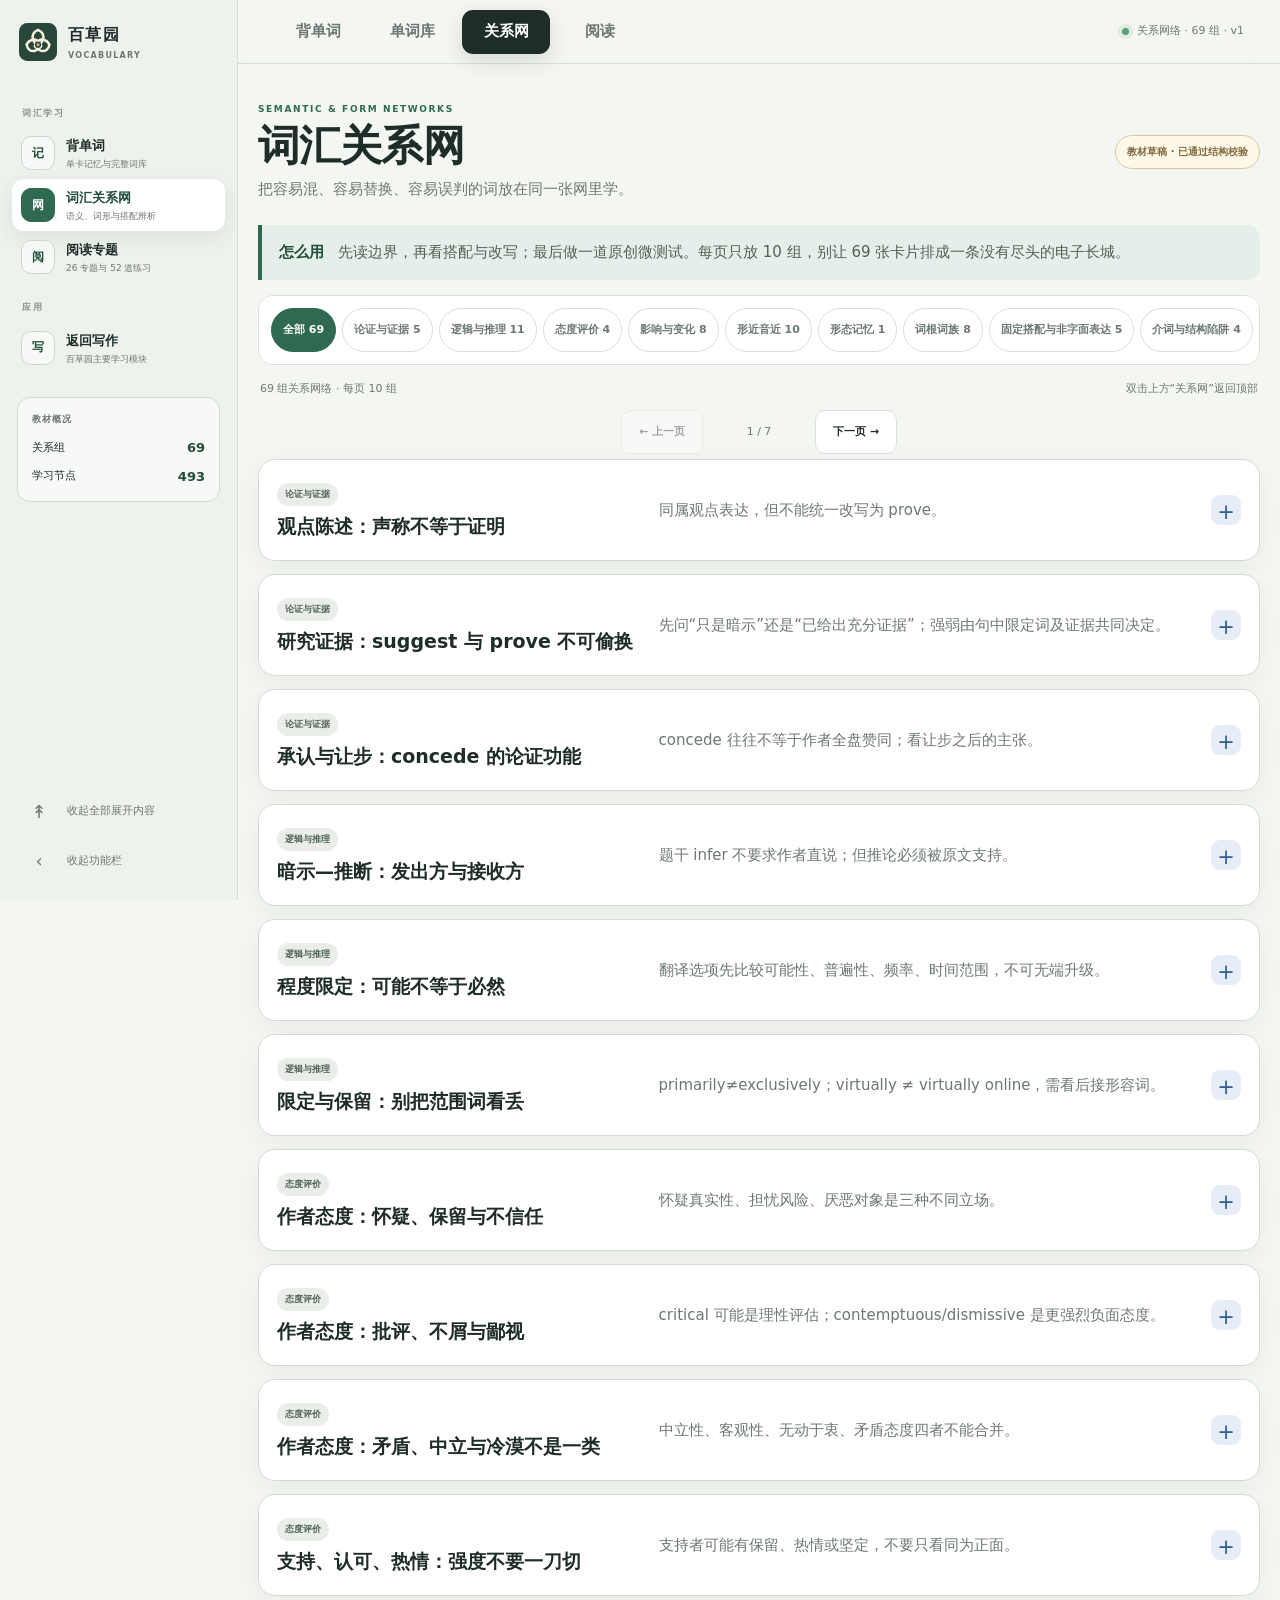
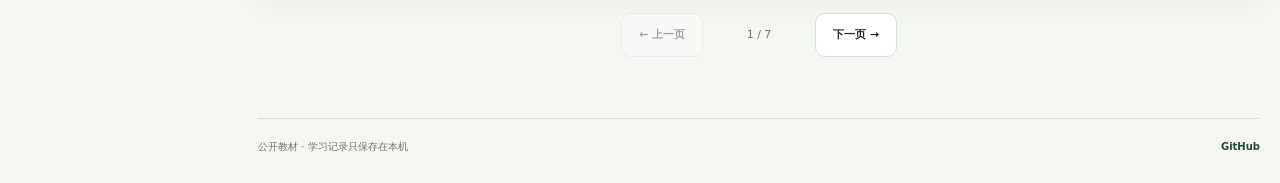
==== commit 41162a21: "Improve tablet review and offline reliability" ====
--- a/vocabulary/networks/index.html
+++ b/vocabulary/networks/index.html
@@ -16,6 +16,7 @@
   <div class="vocab-shell" id="vocabShell">
     <button class="drawer-shade" id="drawerShade" type="button" aria-label="关闭功能栏" hidden></button>
     <aside class="vocab-sidebar" id="vocabSidebar" aria-label="词汇学习功能栏">
+      <button class="drawer-close" id="closeVocabDrawer" type="button">关闭目录</button>
       <a class="vocab-brand" href="../../" aria-label="返回百草园首页"><img src="../../assets/icons/app-icon.svg" alt=""><span class="brand-copy"><strong>百草园</strong><small>VOCABULARY</small></span></a>
       <nav class="side-nav" aria-label="词汇学习功能">
         <p>词汇学习</p>
--- a/assets/css/vocabulary.css
+++ b/assets/css/vocabulary.css
@@ -69,6 +69,7 @@
   background: var(--sidebar);
   overflow-y: auto;
 }
+.drawer-close { display: none; }
 .vocab-brand {
   display: flex;
   min-height: 48px;
@@ -197,7 +198,7 @@
 .study-setup { display: flex; align-items: center; gap: 8px; }
 .study-setup label { color: var(--muted); font-size: 11px; }
 .study-setup select, .study-setup button, .primary-action {
-  min-height: 42px;
+  min-height: 44px;
   border: 1px solid var(--rule);
   border-radius: 10px;
   background: var(--surface);
@@ -207,12 +208,16 @@
 .study-setup select { padding: 6px 30px 6px 11px; }
 .study-setup button { padding: 6px 13px; }
 .primary-action { padding: 7px 17px; border-color: var(--accent); background: var(--accent); color: white; }
+.primary-action:disabled { cursor: default; border-color: var(--rule); background: #d8dfda; color: #66716b; }
 
 .study-progress { display: grid; gap: 9px; margin-bottom: 18px; }
 .study-progress > div:first-child { display: flex; align-items: center; justify-content: space-between; gap: 18px; color: var(--muted); font-size: 11px; }
 .study-progress strong { color: var(--accent-strong); }
 .progress-track { height: 7px; overflow: hidden; border-radius: 99px; background: #dfe6df; }
 .progress-track span { display: block; width: 0; height: 100%; border-radius: inherit; background: linear-gradient(90deg, var(--accent), #6ca07e); transition: width .22s ease; }
+.action-status { display: none; margin: -7px 0 14px; padding: 10px 12px; border: 1px solid #e1b2ad; border-radius: 10px; background: #fff3f1; color: #7d3732; font-size: 12px; font-weight: 700; }
+.action-status:not(:empty) { display: block; }
+.action-status[data-tone="success"] { border-color: #b9d3c1; background: #eff8f1; color: var(--accent-strong); }
 .study-stage { min-height: 520px; }
 .study-card {
   position: relative;
@@ -257,6 +262,7 @@
 .session-finished { display: grid; min-height: 500px; place-items: center; padding: 28px; border: 1px solid var(--rule); border-radius: 24px; background: var(--surface); text-align: center; box-shadow: var(--shadow); }
 .session-finished h2 { margin: 0 0 8px; font: 700 34px/1.2 var(--font-en); }
 .session-finished p { margin: 0 0 20px; color: var(--muted); }
+.session-finished .session-composition { margin-top: -10px; font-size: 12px; }
 .session-finished button { min-height: 48px; padding: 8px 20px; border: 0; border-radius: 12px; background: var(--accent); color: white; font-weight: 850; }
 
 .library-tools { display: grid; grid-template-columns: minmax(220px, 320px) minmax(0, 1fr); gap: 12px; align-items: center; padding: 13px; border: 1px solid var(--rule); border-radius: 16px; background: var(--surface); }
@@ -265,13 +271,13 @@
 .search-box input { min-width: 0; width: 100%; border: 0; outline: 0; background: transparent; }
 .search-box input::placeholder { color: #95a09a; }
 .filter-row { display: flex; gap: 6px; overflow-x: auto; padding: 1px 0 3px; scrollbar-width: thin; }
-.filter-row button { flex: 0 0 auto; min-height: 38px; padding: 5px 11px; border: 1px solid var(--rule); border-radius: 99px; background: white; color: var(--muted); font-size: 11px; font-weight: 750; }
+.filter-row button { flex: 0 0 auto; min-height: 44px; padding: 5px 11px; border: 1px solid var(--rule); border-radius: 99px; background: white; color: var(--muted); font-size: 11px; font-weight: 750; }
 .filter-row button span { margin-left: 3px; }
 .filter-row button[aria-pressed="true"] { border-color: var(--accent); background: var(--accent); color: white; }
 .library-summary { display: flex; justify-content: space-between; gap: 18px; margin: 15px 2px 7px; color: var(--muted); font-size: 11px; }
 .library-summary p { margin: 0; }
 .pagination { display: flex; min-height: 54px; align-items: center; justify-content: center; gap: 9px; }
-.pagination button { min-width: 82px; min-height: 40px; padding: 5px 12px; border: 1px solid var(--rule); border-radius: 10px; background: var(--surface); font-size: 11px; font-weight: 800; }
+.pagination button { min-width: 82px; min-height: 44px; padding: 5px 12px; border: 1px solid var(--rule); border-radius: 10px; background: var(--surface); font-size: 11px; font-weight: 800; }
 .pagination button:disabled { cursor: default; opacity: .4; }
 .pagination span { min-width: 94px; color: var(--muted); font-size: 11px; text-align: center; }
 .bottom-pagination { margin-top: 12px; }
@@ -296,7 +302,7 @@
 .expand-hint { display: none; }
 .word-actions { display: flex; justify-content: space-between; gap: 12px; padding: 10px 15px; border-top: 1px solid #e3e8e4; background: var(--surface-soft); }
 .rating-group { display: flex; gap: 6px; }
-.rating-button, .star-button { min-height: 38px; border: 1px solid #cbd4cc; border-radius: 10px; background: white; cursor: pointer; font-size: 11px; font-weight: 800; }
+.rating-button, .star-button { min-height: 44px; border: 1px solid #cbd4cc; border-radius: 10px; background: white; cursor: pointer; font-size: 11px; font-weight: 800; }
 .rating-button { min-width: 58px; padding: 5px 11px; }
 .star-button { padding: 5px 13px; color: #7b673d; }
 .rating-button[data-rating="unknown"][aria-pressed="true"] { border-color: var(--danger); background: var(--danger); color: white; }
@@ -358,7 +364,7 @@
 .vocab-footer { display: flex; width: min(1040px, calc(100% - 40px)); justify-content: space-between; gap: 18px; margin: 0 auto; padding: 20px 0 28px; border-top: 1px solid var(--rule); color: var(--muted); font-size: 10px; }
 .vocab-footer a { color: var(--accent-strong); font-weight: 800; }
 .update-banner { position: fixed; inset: auto 18px 18px auto; z-index: 80; display: flex; align-items: center; gap: 13px; padding: 12px 14px; border: 1px solid var(--rule); border-radius: 13px; background: var(--ink); color: white; box-shadow: var(--shadow); }
-.update-banner button { min-height: 38px; border: 0; border-radius: 9px; background: white; color: var(--ink); font-weight: 800; }
+.update-banner button { min-height: 44px; border: 0; border-radius: 9px; background: white; color: var(--ink); font-weight: 800; }
 
 @media (max-width: 900px) {
   .vocab-shell, .vocab-shell.sidebar-collapsed { display: block; }
@@ -374,6 +380,7 @@
     box-shadow: 18px 0 42px rgb(20 35 28 / 22%);
   }
   .vocab-shell.drawer-open .vocab-sidebar { transform: translateX(0); }
+  .drawer-close { display: flex; min-height: 44px; align-items: center; justify-content: center; margin: 0 3px 8px; border: 1px solid var(--rule); border-radius: 11px; background: var(--surface); font-weight: 800; }
   .vocab-shell.sidebar-collapsed .vocab-brand { justify-content: start; padding-inline: 7px; }
   .vocab-shell.sidebar-collapsed .brand-copy,
   .vocab-shell.sidebar-collapsed .side-label,
@@ -401,7 +408,7 @@
 @media (max-width: 600px) {
   html { scroll-padding-top: 68px; }
   .vocab-topbar { min-height: 58px; }
-  .top-page-button { min-width: 72px; min-height: 42px; padding-inline: 12px; font-size: 12px; }
+  .top-page-button { min-width: 72px; min-height: 44px; padding-inline: 12px; font-size: 12px; }
   .top-status { font-size: 0; }
   .top-status .status-dot { display: block; }
   .vocab-topbar .view-tabs { min-width: 0; flex: 1; overflow-x: auto; scrollbar-width: none; }
@@ -412,8 +419,8 @@
   .view-heading > div > p:last-child { font-size: 12px; }
   .study-setup { display: grid; grid-template-columns: auto auto; justify-items: end; gap: 5px; }
   .study-setup label { align-self: center; }
-  .study-setup select { min-height: 38px; }
-  .study-setup button { grid-column: 1 / -1; min-height: 36px; }
+  .study-setup select { min-height: 44px; }
+  .study-setup button { grid-column: 1 / -1; min-height: 44px; }
   .study-stage { min-height: 470px; }
   .study-card { min-height: 460px; border-radius: 19px; }
   .study-card-top { padding: 12px 14px 0; }
--- a/assets/css/study-materials.css
+++ b/assets/css/study-materials.css
@@ -30,7 +30,7 @@
 .term-card { padding: 13px; border: 1px solid #d8e0d8; border-radius: 12px; background: white; }
 .term-heading { display: flex; flex-wrap: wrap; align-items: center; gap: 8px; }
 .term-form { color: var(--accent-strong); font: 700 18px var(--font-en); }
-a.term-form { text-decoration: underline; text-decoration-color: #9ab6a5; text-underline-offset: 3px; }
+a.term-form { display: inline-flex; min-height: 44px; align-items: center; text-decoration: underline; text-decoration-color: #9ab6a5; text-underline-offset: 3px; }
 .term-zh { background: #e8efe9; }
 .term-boundary { margin: 9px 0 0; font-weight: 700; }
 .term-trigger, .term-memory { margin: 6px 0 0; color: var(--muted); font-size: 11px; }
@@ -58,10 +58,10 @@
 
 .reading-view { width: min(980px, calc(100% - 40px)); }
 .module-navigator { position: sticky; top: 72px; z-index: 20; display: grid; grid-template-columns: auto minmax(240px, 1fr) auto auto; gap: 9px; align-items: end; margin: 10px 0 18px; padding: 11px; border: 1px solid var(--rule); border-radius: 15px; background: rgb(255 255 255 / 94%); box-shadow: 0 9px 30px rgb(33 61 48 / 7%); backdrop-filter: blur(12px); }
-.module-navigator button { min-height: 43px; padding: 7px 13px; border: 1px solid var(--rule); border-radius: 10px; background: var(--surface); font-size: 11px; font-weight: 800; }
+.module-navigator button { min-height: 44px; padding: 7px 13px; border: 1px solid var(--rule); border-radius: 10px; background: var(--surface); font-size: 11px; font-weight: 800; }
 .module-navigator button:disabled { opacity: .4; }
 .module-navigator label { display: grid; gap: 3px; color: var(--muted); font-size: 9px; }
-.module-navigator select { min-width: 0; width: 100%; min-height: 43px; padding: 6px 9px; border: 1px solid var(--rule); border-radius: 10px; background: white; font-size: 12px; font-weight: 750; }
+.module-navigator select { min-width: 0; width: 100%; min-height: 44px; padding: 6px 9px; border: 1px solid var(--rule); border-radius: 10px; background: white; font-size: 12px; font-weight: 750; }
 .module-navigator > strong { align-self: center; color: var(--muted); font-size: 11px; white-space: nowrap; }
 .bottom-module-navigator { position: static; grid-template-columns: repeat(3, 1fr); margin-top: 18px; }
 .reading-stage { min-height: 620px; }
@@ -105,7 +105,7 @@
 .reading-result { background: #e6f3e9; color: #285c38; }
 .mistake-list { display: grid; gap: 6px; margin: 0; padding-left: 22px; }
 .related-network-links { display: flex; flex-wrap: wrap; gap: 7px; align-items: center; margin-top: 14px; }
-.related-network-links a { padding: 5px 9px; border-radius: 99px; background: #e4edf7; color: #2c6396; font-size: 10px; font-weight: 800; }
+.related-network-links a { display: inline-flex; min-height: 44px; align-items: center; padding: 5px 11px; border-radius: 99px; background: #e4edf7; color: #2c6396; font-size: 10px; font-weight: 800; }
 
 @media (max-width: 900px) {
   .learning-topbar .view-tabs { min-width: 0; flex: 1; overflow-x: auto; scrollbar-width: none; }
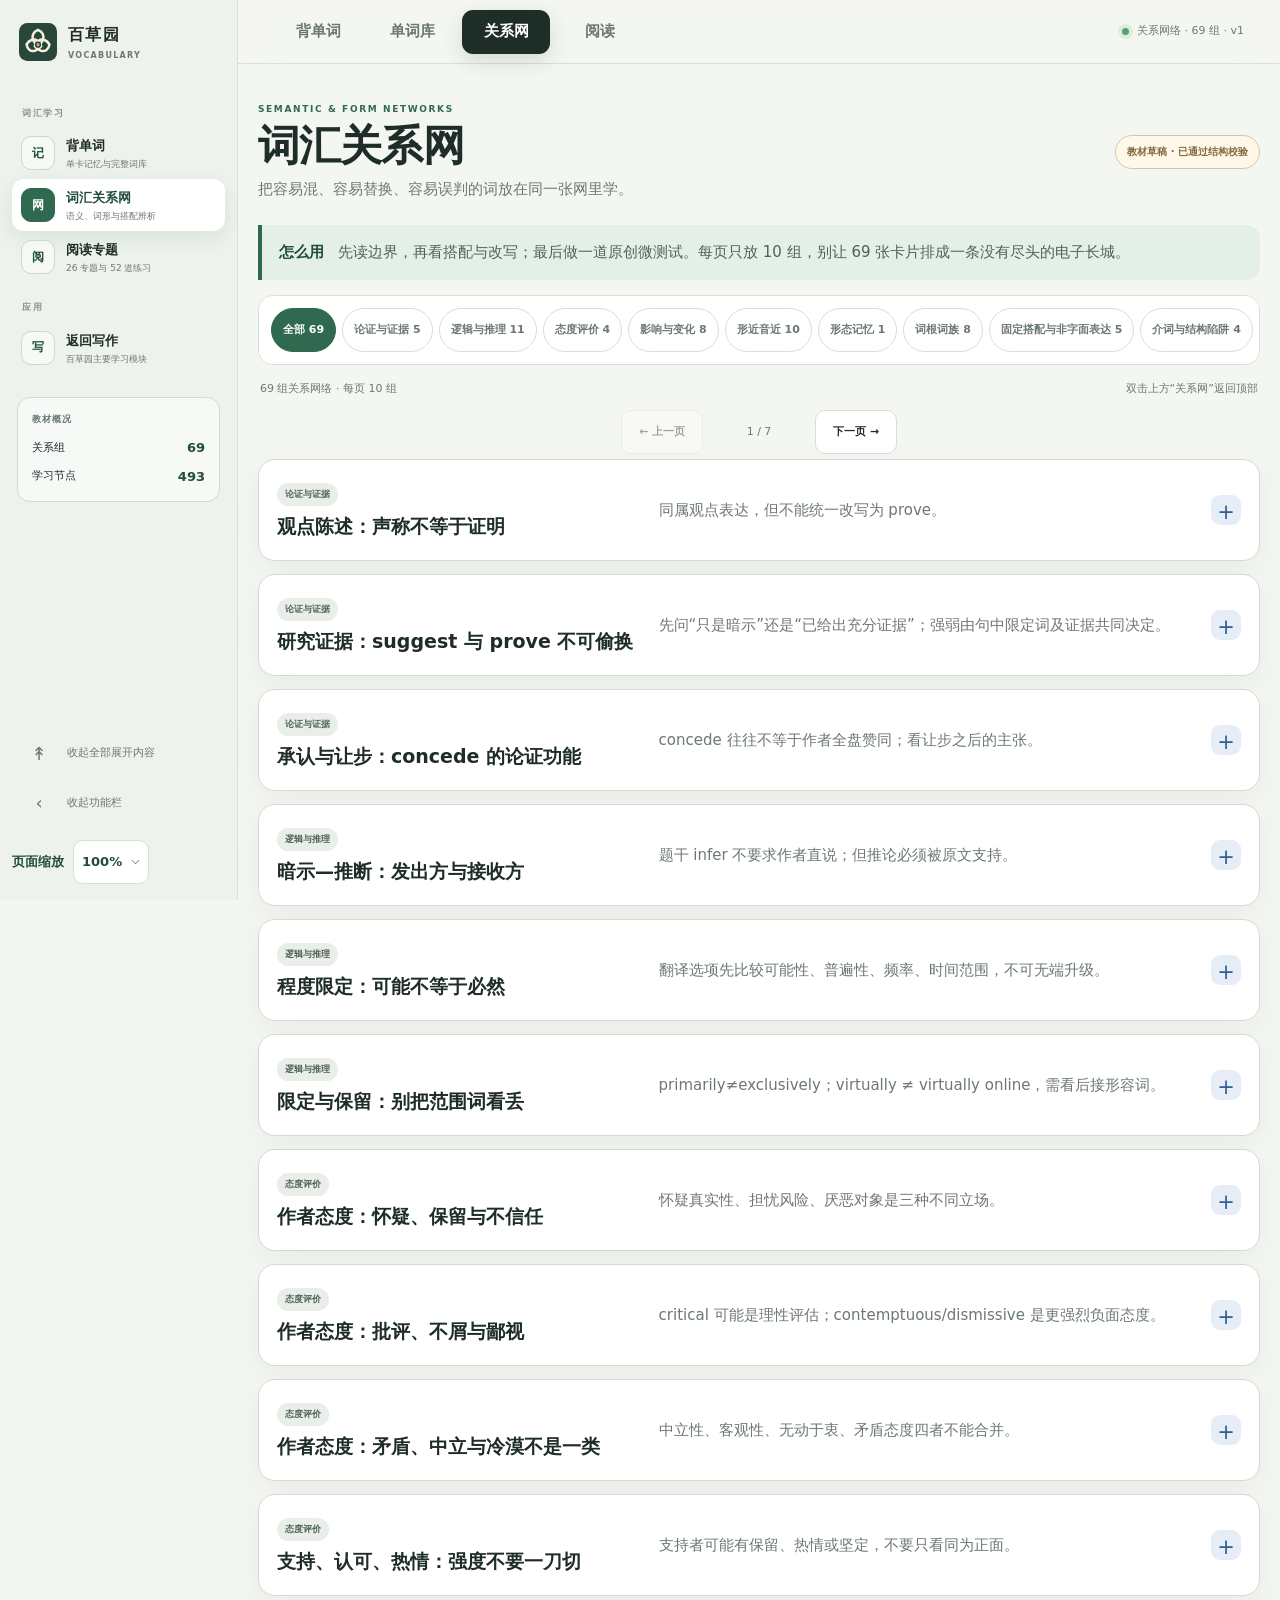
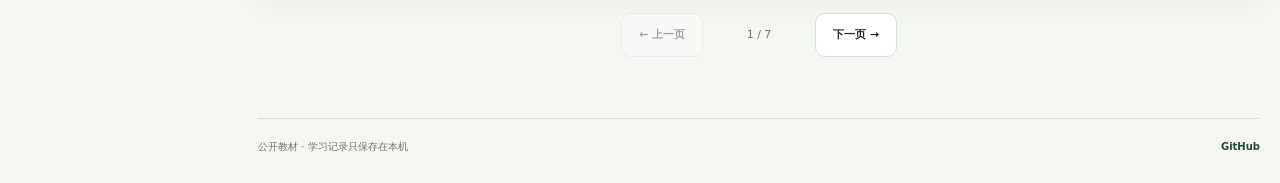
==== commit 73fe5b62: "Add reflowing page zoom to the directory" ====
--- a/vocabulary/networks/index.html
+++ b/vocabulary/networks/index.html
@@ -10,6 +10,7 @@
   <link rel="icon" href="../../assets/icons/app-icon.svg" type="image/svg+xml">
   <link rel="stylesheet" href="../../assets/css/vocabulary.css">
   <link rel="stylesheet" href="../../assets/css/study-materials.css">
+  <link rel="stylesheet" href="../../assets/css/page-zoom.css">
 </head>
 <body data-module="networks">
   <a class="skip-link" href="#mainContent">跳到学习区</a>
@@ -33,6 +34,10 @@
         <button class="sidebar-tool" id="collapseAllStudy" type="button"><span aria-hidden="true">↟</span><span class="side-label">收起全部展开内容</span></button>
         <button class="sidebar-tool" id="vocabSidebarCollapse" type="button" aria-expanded="true"><span class="sidebar-collapse-icon" aria-hidden="true">‹</span><span class="side-label" id="vocabSidebarCollapseLabel">收起功能栏</span></button>
       </div>
+      <div class="page-zoom-setting" hidden>
+        <label for="pageZoom">页面缩放</label>
+        <select id="pageZoom" class="page-zoom" data-page-zoom aria-label="整页缩放"><option>100%</option></select>
+      </div>
     </aside>
     <main class="vocab-workspace" id="mainContent">
       <header class="vocab-topbar learning-topbar">
@@ -54,7 +59,6 @@
       <footer class="vocab-footer"><span>公开教材 · 学习记录只保存在本机</span><a href="https://github.com/ztl3106742440-hub/baicaoyuan" rel="noopener">GitHub</a></footer>
     </main>
   </div>
-  <aside class="update-banner" id="updateBanner" hidden><span>新版本已经准备好。</span><button type="button" id="applyUpdate">更新并重载</button></aside>
   <script type="module" src="../../assets/js/networks-app.js"></script>
 </body>
 </html>
--- a/assets/css/vocabulary.css
+++ b/assets/css/vocabulary.css
@@ -22,7 +22,6 @@
 html { scroll-behavior: smooth; scroll-padding-top: 78px; }
 body {
   margin: 0;
-  min-width: 320px;
   background: var(--page);
   color: var(--ink);
   font: 15px/1.65 var(--font-ui);
@@ -52,22 +51,23 @@
 .vocab-shell {
   display: grid;
   grid-template-columns: 238px minmax(0, 1fr);
-  min-height: 100vh;
+  min-height: var(--page-height, 100dvh);
   transition: grid-template-columns .2s ease;
 }
-.vocab-shell.sidebar-collapsed { grid-template-columns: 76px minmax(0, 1fr); }
+.vocab-shell.sidebar-collapsed { grid-template-columns: var(--collapsed-sidebar-width) minmax(0, 1fr); }
 .vocab-sidebar {
   position: sticky;
   top: 0;
   z-index: 40;
   display: flex;
-  height: 100dvh;
+  height: var(--page-height, 100dvh);
   min-height: 0;
   flex-direction: column;
   padding: 18px 12px max(16px, env(safe-area-inset-bottom));
   border-right: 1px solid var(--rule);
   background: var(--sidebar);
   overflow-y: auto;
+  scrollbar-width: thin;
 }
 .drawer-close { display: none; }
 .vocab-brand {
@@ -363,17 +363,20 @@
 
 .vocab-footer { display: flex; width: min(1040px, calc(100% - 40px)); justify-content: space-between; gap: 18px; margin: 0 auto; padding: 20px 0 28px; border-top: 1px solid var(--rule); color: var(--muted); font-size: 10px; }
 .vocab-footer a { color: var(--accent-strong); font-weight: 800; }
-.update-banner { position: fixed; inset: auto 18px 18px auto; z-index: 80; display: flex; align-items: center; gap: 13px; padding: 12px 14px; border: 1px solid var(--rule); border-radius: 13px; background: var(--ink); color: white; box-shadow: var(--shadow); }
-.update-banner button { min-height: 44px; border: 0; border-radius: 9px; background: white; color: var(--ink); font-weight: 800; }
 
 @media (max-width: 900px) {
+  :root { --prefer-page-drawer: 1; }
+}
+
+@container page-layout (max-width: 900px) or style(--prefer-page-drawer: 1) {
+  body { --compact-page: 1; }
   .vocab-shell, .vocab-shell.sidebar-collapsed { display: block; }
   .vocab-sidebar, .vocab-shell.sidebar-collapsed .vocab-sidebar {
     position: fixed;
     inset: 0 auto 0 0;
     z-index: 60;
-    width: min(300px, 86vw);
-    height: 100dvh;
+    width: min(300px, 86cqw);
+    height: var(--page-height, 100dvh);
     padding: 18px 12px max(18px, env(safe-area-inset-bottom));
     transform: translateX(-105%);
     transition: transform .2s ease;
@@ -405,8 +408,7 @@
   .vocab-footer { width: calc(100% - 28px); }
 }
 
-@media (max-width: 600px) {
-  html { scroll-padding-top: 68px; }
+@container page-layout (max-width: 600px) {
   .vocab-topbar { min-height: 58px; }
   .top-page-button { min-width: 72px; min-height: 44px; padding-inline: 12px; font-size: 12px; }
   .top-status { font-size: 0; }
@@ -455,14 +457,13 @@
   .vocab-footer { width: calc(100% - 20px); }
 }
 
-@media (max-width: 390px) {
+@container page-layout (max-width: 390px) {
   .view-tabs { gap: 3px; }
   .top-page-button { min-width: 66px; padding-inline: 9px; }
   .view-heading { gap: 10px; }
   .study-setup select { max-width: 86px; }
   .word-actions { display: grid; }
   .star-button { width: 100%; }
-  .update-banner { inset: auto 10px 10px; }
 }
 
 @media (prefers-reduced-motion: reduce) {
--- a/assets/css/study-materials.css
+++ b/assets/css/study-materials.css
@@ -107,7 +107,7 @@
 .related-network-links { display: flex; flex-wrap: wrap; gap: 7px; align-items: center; margin-top: 14px; }
 .related-network-links a { display: inline-flex; min-height: 44px; align-items: center; padding: 5px 11px; border-radius: 99px; background: #e4edf7; color: #2c6396; font-size: 10px; font-weight: 800; }
 
-@media (max-width: 900px) {
+@container page-layout (max-width: 900px) or style(--prefer-page-drawer: 1) {
   .learning-topbar .view-tabs { min-width: 0; flex: 1; overflow-x: auto; scrollbar-width: none; }
   .learning-topbar .view-tabs::-webkit-scrollbar { display: none; }
   .material-view, .reading-view { width: min(100% - 28px, 1120px); }
@@ -115,7 +115,7 @@
   .signal-grid { grid-template-columns: repeat(2, minmax(0, 1fr)); }
 }
 
-@media (max-width: 600px) {
+@container page-layout (max-width: 600px) {
   .learning-topbar .top-status { display: none; }
   .learning-topbar .top-page-button { min-width: 66px; padding-inline: 8px; }
   .material-view, .reading-view { width: calc(100% - 20px); }
@@ -141,7 +141,7 @@
   .reading-option { padding: 10px 8px; }
 }
 
-@media (max-width: 390px) {
+@container page-layout (max-width: 390px) {
   .learning-topbar .view-tabs { gap: 2px; }
   .learning-topbar .top-page-button { min-width: 61px; padding-inline: 6px; }
   .module-navigator button { padding-inline: 6px; font-size: 9px; }
--- a/assets/css/page-zoom.css
+++ b/assets/css/page-zoom.css
@@ -0,0 +1,62 @@
+:root {
+  container: page-layout / inline-size;
+  --page-zoom: 1;
+  --page-height: calc(100dvh / var(--page-zoom));
+  --page-tap-size: calc(44px / var(--page-zoom));
+  --collapsed-sidebar-width: max(82px, calc(var(--page-tap-size) + 30px));
+  zoom: var(--page-zoom);
+}
+
+.page-zoom-setting {
+  position: sticky;
+  bottom: 0;
+  z-index: 2;
+  display: flex;
+  flex: 0 0 auto;
+  align-items: center;
+  gap: 9px;
+  max-width: 100%;
+  margin-top: 8px;
+  padding-block: 6px 0;
+  background: var(--sidebar);
+  color: var(--accent-strong);
+  font-size: 13px;
+  font-weight: 750;
+}
+
+.page-zoom {
+  width: 76px;
+  min-height: max(44px, var(--page-tap-size));
+  padding: 5px 18px 5px 8px;
+  border: 1px solid var(--rule);
+  border-radius: 10px;
+  appearance: none;
+  background:
+    url("data:image/svg+xml,%3Csvg xmlns='http://www.w3.org/2000/svg' viewBox='0 0 10 6'%3E%3Cpath d='m1 1 4 4 4-4' fill='none' stroke='%23556156'/%3E%3C/svg%3E") right 8px center / 9px 6px no-repeat,
+    var(--surface);
+  color: var(--accent-strong);
+  font-size: 13px;
+  font-variant-numeric: tabular-nums;
+  font-weight: 750;
+  cursor: pointer;
+}
+
+.sidebar-collapsed:not(.drawer-open) .page-zoom-setting label { display: none; }
+.sidebar-collapsed:not(.drawer-open) .page-zoom {
+  width: 100%;
+  min-width: var(--page-tap-size);
+  padding-inline: 4px 13px;
+  background-position: right 4px center;
+  font-size: 12px;
+}
+
+html[data-zoom-out] :is(button, select, .brand, .vocab-brand, .app-bar a, .vocab-topbar a, .section-nav a, .side-nav a,
+  .part-switch a, .exam-paper-link, .overlay-pager-controls button, .related-network-links a,
+  a.term-form, .writing-reader details > summary, .word-details > summary) {
+  min-height: var(--page-tap-size);
+}
+
+html[data-zoom-out] :is(.icon-button, .top-icon, .primary-nav a, .theme-switcher button, .review-control button,
+  .chapter-arrow, .entity-page-button, .theme-item-arrow, .study-star) {
+  min-width: var(--page-tap-size);
+}
